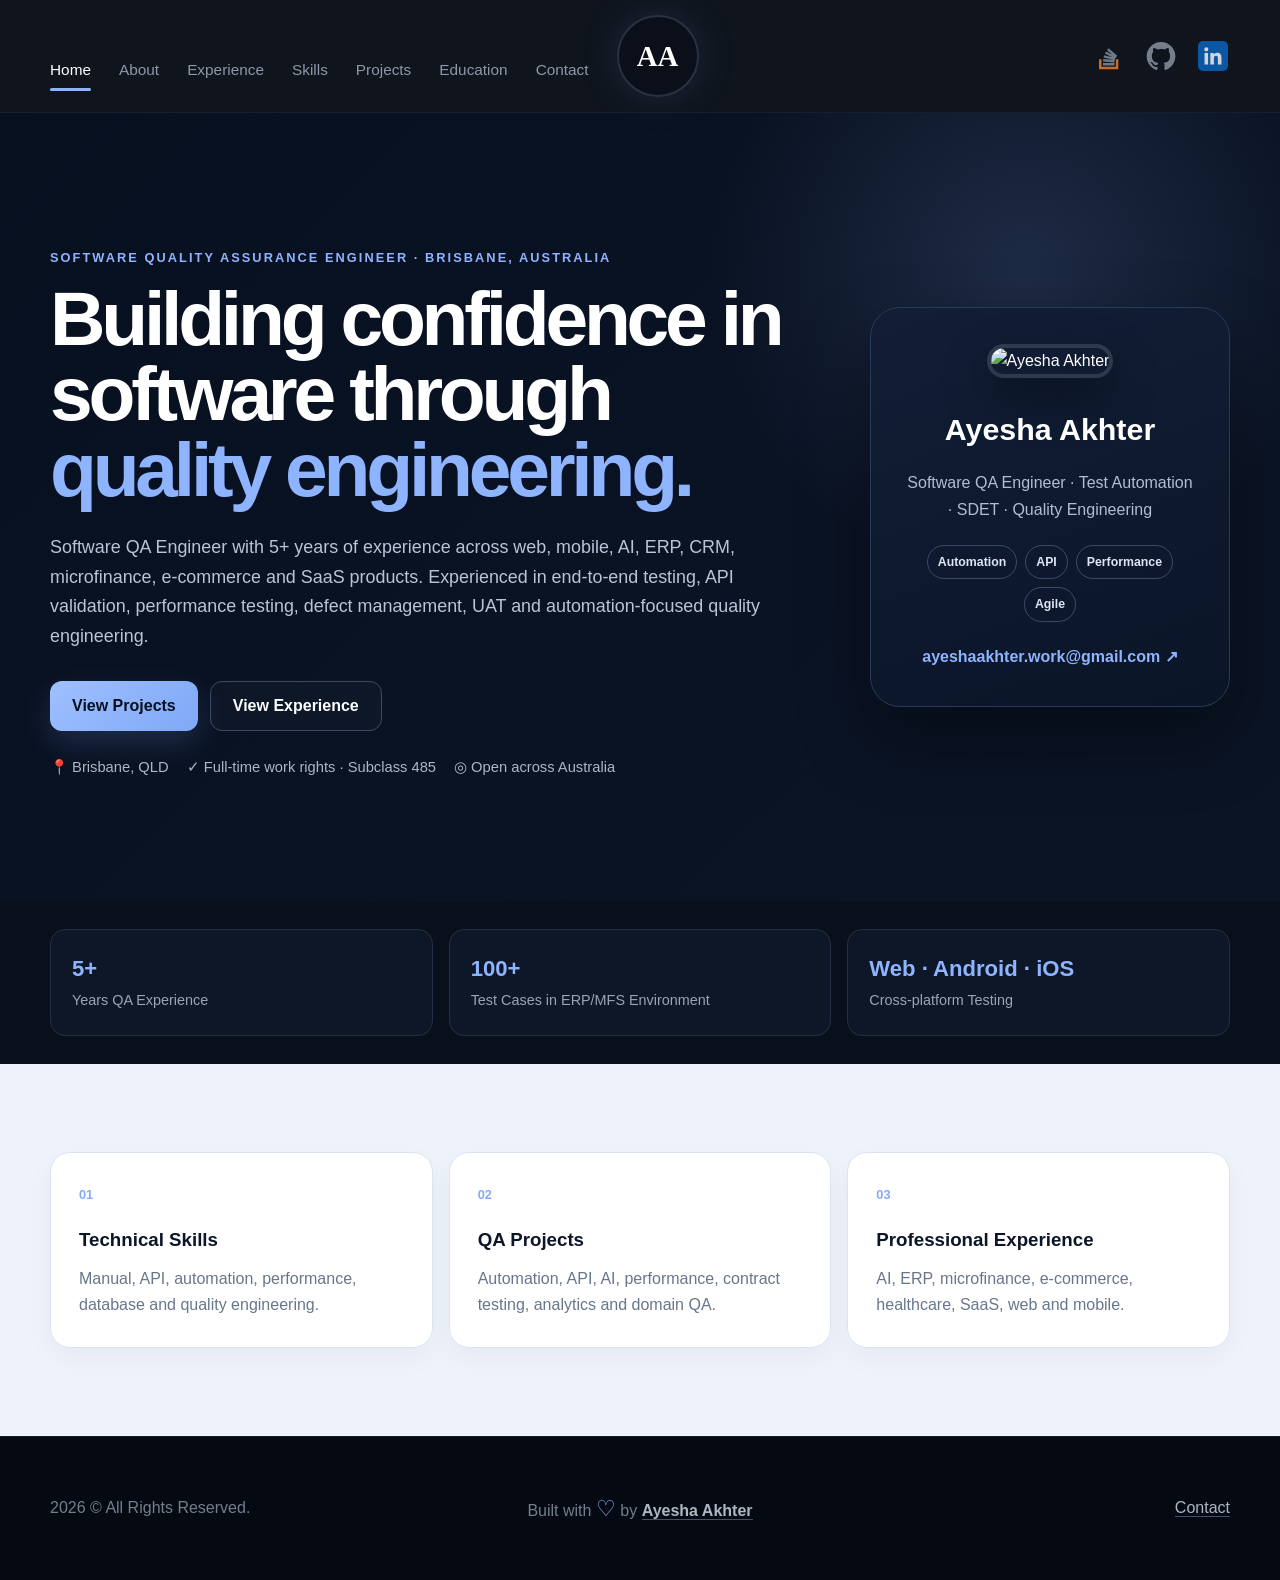
==== index.html @ 02e613cc "Add professional QA portfolio website" ====
<!DOCTYPE html>
<html lang="en">
<head>
<meta charset="UTF-8">
<meta name="viewport" content="width=device-width,initial-scale=1.0">
<meta name="description" content="Ayesha Akhter - Software QA Engineer, Automation Test Engineer and SDET portfolio.">
<meta name="author" content="Ayesha Akhter">
<title>Home | Ayesha Akhter</title>
<link rel="stylesheet" href="styles.css">
</head>
<body>
<header class="site-header">
  <div class="nav-wrap container">
    <nav class="main-nav" aria-label="Primary navigation">
      <a href="index.html" class="active">Home</a>
      <a href="about.html">About</a>
      <a href="experience.html">Experience</a>
      <a href="skills.html">Skills</a>
      <a href="projects.html">Projects</a>
      <a href="education.html">Education</a>
      <a href="contact.html">Contact</a>
    </nav>

    <a class="logo" href="index.html" aria-label="Ayesha Akhter home">AA</a>

    <div class="social-nav">
      <a href="https://stackoverflow.com/" target="_blank" rel="noreferrer" aria-label="Stack Overflow" class="social-icon">
        <svg viewBox="0 0 24 24" aria-hidden="true"><path class="so-orange" d="M17.47 20.54v-6.02h2v8.02H4v-8.02h2v6.02h11.47z"/><path class="so-gray" d="M7.1 17.6h9.35v1.9H7.1v-1.9zm.24-3.18 9.18.78-.16 1.9-9.18-.78.16-1.9zm.8-3.12 8.87 2.32-.49 1.84-8.87-2.32.49-1.84zm1.45-2.91 8.16 4.18-.87 1.7-8.16-4.18.87-1.7zm2.08-2.53 6.93 6.02-1.25 1.44-6.93-6.02 1.25-1.44z"/></svg>
      </a>
      <a href="https://github.com/ayeshatamanna" target="_blank" rel="noreferrer" aria-label="GitHub" class="social-icon">
        <svg viewBox="0 0 24 24" aria-hidden="true"><path d="M12 .8a11.5 11.5 0 0 0-3.64 22.41c.58.11.79-.25.79-.56v-2.02c-3.22.7-3.9-1.37-3.9-1.37-.53-1.34-1.29-1.7-1.29-1.7-1.05-.72.08-.71.08-.71 1.16.08 1.78 1.2 1.78 1.2 1.04 1.77 2.72 1.26 3.38.96.1-.75.4-1.26.74-1.55-2.57-.29-5.27-1.28-5.27-5.69 0-1.26.45-2.28 1.19-3.09-.12-.29-.52-1.47.11-3.05 0 0 .97-.31 3.16 1.18A10.96 10.96 0 0 1 12 6.42c.98 0 1.96.13 2.87.39 2.19-1.49 3.16-1.18 3.16-1.18.63 1.58.23 2.76.11 3.05.74.81 1.19 1.83 1.19 3.09 0 4.42-2.71 5.39-5.29 5.68.42.36.79 1.07.79 2.16v3.04c0 .31.21.67.8.56A11.5 11.5 0 0 0 12 .8z"/></svg>
      </a>
      <a href="https://www.linkedin.com/in/ayeshatamanna/" target="_blank" rel="noreferrer" aria-label="LinkedIn" class="social-icon linkedin-icon">
        <svg viewBox="0 0 24 24" aria-hidden="true"><path d="M20.45 20.45h-3.56v-5.57c0-1.33-.03-3.04-1.85-3.04-1.85 0-2.14 1.45-2.14 2.94v5.67H9.34V8.98h3.42v1.57h.05c.47-.9 1.64-1.85 3.37-1.85 3.61 0 4.27 2.37 4.27 5.46v6.29zM5.32 7.41a2.06 2.06 0 1 1 0-4.12 2.06 2.06 0 0 1 0 4.12zM7.1 20.45H3.54V8.98H7.1v11.47z"/></svg>
      </a>
    </div>

    <button class="menu-btn" aria-label="Open menu" aria-expanded="false">☰</button>
  </div>
</header>
<main>

<section class="hero">
  <div class="container hero-grid">
    <div class="hero-copy">
      <p class="eyebrow">Software Quality Assurance Engineer · Brisbane, Australia</p>
      <h1>Building confidence in software through <span>quality engineering.</span></h1>
      <p class="lead">
        Software QA Engineer with 5+ years of experience across web, mobile, AI, ERP, CRM,
        microfinance, e-commerce and SaaS products. Experienced in end-to-end testing,
        API validation, performance testing, defect management, UAT and automation-focused quality engineering.
      </p>

      <div class="cta-row">
        <a class="btn primary" href="projects.html">View Projects</a>
        <a class="btn secondary" href="experience.html">View Experience</a>
      </div>

      <div class="meta-row">
        <span>📍 Brisbane, QLD</span>
        <span>✓ Full-time work rights · Subclass 485</span>
        <span>◎ Open across Australia</span>
      </div>
    </div>

    <aside class="profile-panel">
      <img class="profile-photo" src="https://github.com/ayeshatamanna.png" alt="Ayesha Akhter">
      <h2>Ayesha Akhter</h2>
      <p>Software QA Engineer · Test Automation · SDET · Quality Engineering</p>
      <div class="pill-row">
        <span>Automation</span><span>API</span><span>Performance</span><span>Agile</span>
      </div>
      <a class="profile-link" href="mailto:ayeshaakhter.work@gmail.com">ayeshaakhter.work@gmail.com ↗</a>
    </aside>
  </div>
</section>

<section class="stats-section">
  <div class="container stats">
    <div><strong>5+</strong><span>Years QA Experience</span></div>
    <div><strong>100+</strong><span>Test Cases in ERP/MFS Environment</span></div>
    <div><strong>Web · Android · iOS</strong><span>Cross-platform Testing</span></div>
  </div>
</section>

<section class="section light">
  <div class="container quick-grid">
    <a class="quick-card" href="skills.html"><span>01</span><h3>Technical Skills</h3><p>Manual, API, automation, performance, database and quality engineering.</p></a>
    <a class="quick-card" href="projects.html"><span>02</span><h3>QA Projects</h3><p>Automation, API, AI, performance, contract testing, analytics and domain QA.</p></a>
    <a class="quick-card" href="experience.html"><span>03</span><h3>Professional Experience</h3><p>AI, ERP, microfinance, e-commerce, healthcare, SaaS, web and mobile.</p></a>
  </div>
</section>

</main>
<footer class="site-footer">
  <div class="container footer-grid">
    <div><span id="year"></span> © All Rights Reserved.</div>
    <div>Built with <span class="heart">♡</span> by <strong>Ayesha Akhter</strong></div>
    <div><a href="contact.html">Contact</a></div>
  </div>
</footer>
<script src="script.js"></script>
</body>
</html>
---- styles.css ----
:root{
  --bg:#060b14;
  --bg2:#0b1424;
  --panel:#0f1b30;
  --panel2:#13233d;
  --text:#f6f8fc;
  --muted:#aab7ca;
  --accent:#8fb4ff;
  --accent2:#c5d8ff;
  --soft:#eef3fb;
  --line:#24344f;
  --ink:#0c1628;
  --white:#fff;
  --max:1180px;
  --radius:24px;
  --shadow:0 22px 60px rgba(6,11,20,.14);
}
*{box-sizing:border-box}
html{scroll-behavior:smooth}
body{
  margin:0;
  background:#f6f8fc;
  color:var(--ink);
  font-family:Inter,ui-sans-serif,-apple-system,BlinkMacSystemFont,"Segoe UI",sans-serif;
  line-height:1.65;
}
a{text-decoration:none;color:inherit}
.container{width:min(var(--max),calc(100% - 40px));margin:auto}
.site-header{
  position:sticky;top:0;z-index:100;
  background:rgba(6,11,20,.96);
  border-bottom:1px solid #171f2e;
  backdrop-filter:blur(14px)
}
.nav-wrap{
  height:112px;
  display:grid;
  grid-template-columns:1fr auto 1fr;
  align-items:center;
  gap:28px
}
.main-nav{display:flex;gap:28px;align-items:center}
.main-nav a{
  color:#8f98a8;
  font-size:.96rem;
  padding:40px 0 12px;
  position:relative;
  transition:.2s
}
.main-nav a:hover,.main-nav a.active{color:white}
.main-nav a.active:after{
  content:"";
  position:absolute;left:0;right:0;bottom:4px;height:3px;
  background:var(--accent);
  border-radius:999px
}
.logo{
  width:82px;height:82px;border-radius:50%;
  display:grid;place-items:center;
  background:#0a0f19;color:#fff;
  border:2px solid #283144;
  font:800 1.8rem Georgia,serif;
  box-shadow:0 0 44px rgba(143,180,255,.12)
}
.social-nav{display:flex;justify-content:flex-end;gap:16px}
.social-nav a{
  width:38px;height:38px;border-radius:9px;
  display:grid;place-items:center;color:#aab2c0;
  border:1px solid transparent;font-weight:800
}
.social-nav a:hover{color:#fff;border-color:#33415b}
.menu-btn{display:none}

.hero,.page-hero{
  background:
    radial-gradient(circle at 80% 20%,rgba(143,180,255,.15),transparent 26%),
    linear-gradient(135deg,#07101f 0%,#0a1324 58%,#0b1424 100%);
  color:white
}
.hero{
  min-height:calc(100vh - 112px);
  display:flex;align-items:center;padding:84px 0
}
.hero-grid{
  display:grid;
  grid-template-columns:1.35fr .65fr;
  gap:72px;
  align-items:center
}
.eyebrow,.section-kicker{
  color:var(--accent);
  text-transform:uppercase;
  letter-spacing:.16em;
  font-size:.8rem;
  font-weight:800
}
h1{
  font-size:clamp(3rem,6vw,5.8rem);
  line-height:.98;
  letter-spacing:-.055em;
  margin:12px 0 26px
}
.hero h1 span{color:var(--accent)}
.lead{
  max-width:840px;
  color:#b8c4d7;
  font-size:1.12rem
}
.cta-row{display:flex;gap:12px;flex-wrap:wrap;margin:30px 0 24px}
.btn{
  min-height:50px;padding:0 22px;border-radius:12px;
  display:inline-flex;align-items:center;font-weight:800
}
.btn.primary{
  background:linear-gradient(135deg,#9fc0ff,#7fa8f7);
  color:#07101f;
  box-shadow:0 12px 30px rgba(127,168,247,.18)
}
.btn.secondary{
  border:1px solid #3b4a66;
  color:white;
  background:rgba(255,255,255,.02)
}
.btn:hover{transform:translateY(-2px)}
.meta-row{display:flex;gap:18px;flex-wrap:wrap;color:#aab7c9;font-size:.92rem}

.profile-panel{
  background:linear-gradient(160deg,#111e35,#0b1528);
  border:1px solid #283a59;
  border-radius:30px;
  padding:36px;
  text-align:center;
  box-shadow:0 30px 70px rgba(0,0,0,.36)
}
.profile-photo{
  width:250px;height:250px;
  object-fit:cover;
  border-radius:44px;
  margin:0 auto 26px;
  border:4px solid rgba(255,255,255,.13);
  box-shadow:0 18px 46px rgba(0,0,0,.35)
}
.profile-panel h2{margin:0 0 7px;font-size:1.9rem}
.profile-panel p{color:#b1bed1}
.pill-row{display:flex;flex-wrap:wrap;gap:8px;justify-content:center;margin:22px 0}
.pill-row span,.tech-row span{
  border:1px solid #3a4b69;
  border-radius:999px;
  padding:6px 10px;
  font-size:.77rem;
  font-weight:700;
  color:#dce6f6
}
.profile-link{color:var(--accent);font-weight:700}

.stats-section{background:#0a101b;color:white;padding:28px 0}
.stats{display:grid;grid-template-columns:repeat(3,1fr);gap:16px}
.stats div{
  background:#0e1727;
  border:1px solid #223047;
  border-radius:15px;
  padding:21px
}
.stats strong{display:block;color:var(--accent);font-size:1.38rem}
.stats span{color:#97a5b9;font-size:.9rem}

.section{padding:88px 0}
.light{background:var(--soft)}
.page-hero{padding:94px 0 74px}
.page-hero h1{font-size:clamp(2.8rem,5vw,5rem);max-width:900px}
.narrow{max-width:980px}
.section h2{
  font-size:clamp(2rem,4vw,3.35rem);
  line-height:1.06;
  letter-spacing:-.04em;
  margin:8px 0 28px
}
.two-col{display:grid;grid-template-columns:.8fr 1.2fr;gap:72px}
.rich-copy p{font-size:1.05rem;color:#47556a}
.quick-grid,.value-grid{
  display:grid;grid-template-columns:repeat(3,1fr);gap:16px
}
.quick-card,.value-card{
  background:white;
  border:1px solid #dce4ef;
  border-radius:20px;
  padding:28px;
  box-shadow:0 10px 28px rgba(10,20,36,.04)
}
.quick-card span,.value-card span{color:#86aaf6;font-weight:800;font-size:.8rem}
.quick-card h3,.value-card h3{margin:18px 0 10px}
.quick-card p,.value-card p{color:#68768b;margin:0}

.timeline{display:grid;gap:18px}
.timeline-card{
  background:white;
  border:1px solid #dfe6f0;
  border-radius:22px;
  padding:30px;
  box-shadow:0 8px 26px rgba(10,20,36,.04)
}
.timeline-top{display:flex;justify-content:space-between;gap:30px}
.timeline-top h2{font-size:1.35rem;margin:0}
.timeline-top h2 span{color:#7c8798;font-weight:600}
.timeline-top p,.timeline-top time{color:#6a778a}
.timeline-card li+li{margin-top:7px}

.skills-page{background:#081322}
.skills-page .skills-grid{
  display:grid;grid-template-columns:repeat(2,1fr);gap:20px
}
.skill-card{
  background:#12213a;
  border:1px solid #2c3d59;
  border-radius:22px;
  padding:32px
}
.skill-card h2{color:white;font-size:1.45rem;margin:0 0 14px}
.skill-card p{color:#bdc8d9;font-size:1.02rem;margin:0}
.note{color:#8292a9;font-size:.88rem;margin-top:20px}

.projects-dark{background:#08111f;color:white}
.projects-dark h2{color:white}
.section-intro{max-width:820px;color:#aeb9cb;margin-bottom:36px}
.project-grid{display:grid;grid-template-columns:repeat(2,1fr);gap:18px}
.project-card{
  background:linear-gradient(160deg,#0f1d35,#0a1426);
  color:white;
  border:1px solid #2a3c5a;
  border-radius:24px;
  padding:30px;
  min-height:330px;
  display:flex;
  flex-direction:column;
  box-shadow:0 16px 42px rgba(6,11,20,.22);
  transition:.2s
}
.project-card:hover{transform:translateY(-4px);border-color:#5e7dae}
.project-head{display:flex;justify-content:space-between;align-items:center}
.project-head a{color:var(--accent);font-size:1.5rem}
.badge{
  display:inline-flex;
  background:rgba(143,180,255,.13);
  color:#9fc0ff;
  border-radius:999px;
  padding:6px 10px;
  font-size:.72rem;
  font-weight:800;
  text-transform:uppercase;
  letter-spacing:.07em
}
.project-card h2{font-size:1.42rem;margin:30px 0 10px}
.project-card p{color:#aeb9cb;flex:1}
.tech-row{display:flex;flex-wrap:wrap;gap:8px;margin-top:22px}

.official-grid{display:grid;grid-template-columns:repeat(2,1fr);gap:16px}
.official-card{
  background:white;
  border:1px solid #dbe4ef;
  border-radius:20px;
  padding:26px;
  box-shadow:0 10px 28px rgba(10,20,36,.04)
}
.official-type{color:#769de9;font-size:.75rem;font-weight:800;text-transform:uppercase;letter-spacing:.08em}
.official-card h3{margin:10px 0 8px;font-size:1.22rem}
.official-card p{margin:0;color:#657387}

.edu-grid,.contact-grid{display:grid;grid-template-columns:repeat(2,1fr);gap:18px}
.edu-card,.contact-card{
  background:white;
  border:1px solid #dbe4ef;
  border-radius:20px;
  padding:28px;
  box-shadow:0 10px 28px rgba(10,20,36,.04)
}
.edu-card h2{font-size:1.35rem;margin:14px 0 10px}
.edu-card p{color:#657387}
.contact-card span{
  display:block;
  color:#7e8a9b;
  text-transform:uppercase;
  letter-spacing:.1em;
  font-size:.78rem
}
.contact-card strong{display:block;margin-top:8px;overflow-wrap:anywhere}

.site-footer{
  background:#050912;
  color:#747e8e;
  border-top:1px solid #131b29;
  padding:54px 0
}
.footer-grid{
  display:grid;
  grid-template-columns:1fr 1fr 1fr;
  align-items:center
}
.footer-grid div:nth-child(2){text-align:center}
.footer-grid div:nth-child(3){text-align:right}
.footer-grid a,.footer-grid strong{
  color:#aeb7c5;
  border-bottom:1px solid #3f5274
}
.heart{color:var(--accent);font-size:1.35rem}

@media(max-width:980px){
  .nav-wrap{grid-template-columns:auto 1fr auto}
  .main-nav{
    display:none;
    position:absolute;
    top:112px;left:20px;right:20px;
    flex-direction:column;
    align-items:stretch;
    gap:0;
    background:#09111f;
    border:1px solid #26354d;
    border-radius:14px;
    padding:14px
  }
  .main-nav.open{display:flex}
  .main-nav a{padding:13px}
  .main-nav a.active:after{display:none}
  .menu-btn{display:block;background:none;border:0;color:white;font-size:1.45rem}
  .social-nav{display:none}
  .hero-grid,.two-col{grid-template-columns:1fr}
  .profile-panel{max-width:560px}
  .stats,.quick-grid,.value-grid,.skills-page .skills-grid,.project-grid,.official-grid,.edu-grid,.contact-grid{grid-template-columns:1fr}
  .timeline-top{flex-direction:column;gap:5px}
}

@media(max-width:650px){
  .container{width:min(var(--max),calc(100% - 28px))}
  .nav-wrap{height:92px}
  .logo{width:64px;height:64px}
  .main-nav{top:92px}
  .hero{padding:58px 0}
  .profile-photo{width:195px;height:195px}
  .footer-grid{grid-template-columns:1fr;gap:16px}
  .footer-grid div:nth-child(2),.footer-grid div:nth-child(3){text-align:left}
}

/* Premium social icons */
.social-nav{display:flex;justify-content:flex-end;align-items:center;gap:18px}
.social-nav .social-icon{
  width:34px;height:34px;padding:0;border:0;background:transparent;
  display:grid;place-items:center;opacity:.82;transition:transform .2s ease,opacity .2s ease
}
.social-nav .social-icon:hover{transform:translateY(-2px);opacity:1;border:0}
.social-nav .social-icon svg{width:30px;height:30px;display:block;fill:#8d96a6}
.social-nav .social-icon .so-orange{fill:#f48024}
.social-nav .social-icon .so-gray{fill:#82909f}
.social-nav .linkedin-icon svg{background:#0a66c2;fill:#fff;border-radius:5px;padding:3px}

/* Skills page now follows the same light/dark visual rhythm as other pages */
.skills-page{
  background:#f6f8fc;
  color:#0c1628;
}
.skills-page .skills-grid{
  display:grid;
  grid-template-columns:repeat(2,1fr);
  gap:20px;
}
.skills-page .skill-card{
  background:#fff;
  border:1px solid #dbe4ef;
  border-radius:22px;
  padding:32px;
  box-shadow:0 10px 28px rgba(10,20,36,.05);
  transition:transform .2s ease,border-color .2s ease,box-shadow .2s ease;
}
.skills-page .skill-card:hover{
  transform:translateY(-3px);
  border-color:#b9ccec;
  box-shadow:0 16px 38px rgba(10,20,36,.08);
}
.skills-page .skill-card h2{
  color:#0c1628;
  font-size:1.45rem;
  margin:0 0 14px;
}
.skills-page .skill-card p{
  color:#607087;
  font-size:1.02rem;
  margin:0;
}
.skills-page .note{
  color:#758398;
  background:#eef3fb;
  border:1px solid #dbe4ef;
  border-radius:14px;
  padding:14px 18px;
  margin-top:20px;
}


/* Projects page: premium light GitHub portfolio section */
.projects-dark{
  background:#f6f8fc;
  color:#0c1628;
}
.projects-dark h2{
  color:#0c1628;
}
.projects-dark .section-intro{
  color:#657387;
}
.projects-dark .project-card{
  background:#ffffff;
  color:#0c1628;
  border:1px solid #dbe4ef;
  box-shadow:0 10px 28px rgba(10,20,36,.05);
}
.projects-dark .project-card:hover{
  transform:translateY(-4px);
  border-color:#b9ccec;
  box-shadow:0 18px 40px rgba(10,20,36,.09);
}
.projects-dark .project-card h2{
  color:#0c1628;
}
.projects-dark .project-card p{
  color:#607087;
}
.projects-dark .project-head a{
  color:#739ce9;
}
.projects-dark .badge{
  background:#edf4ff;
  color:#6f98e7;
}
.projects-dark .tech-row span{
  border:1px solid #d4dfed;
  background:#f8fafd;
  color:#26364d;
}
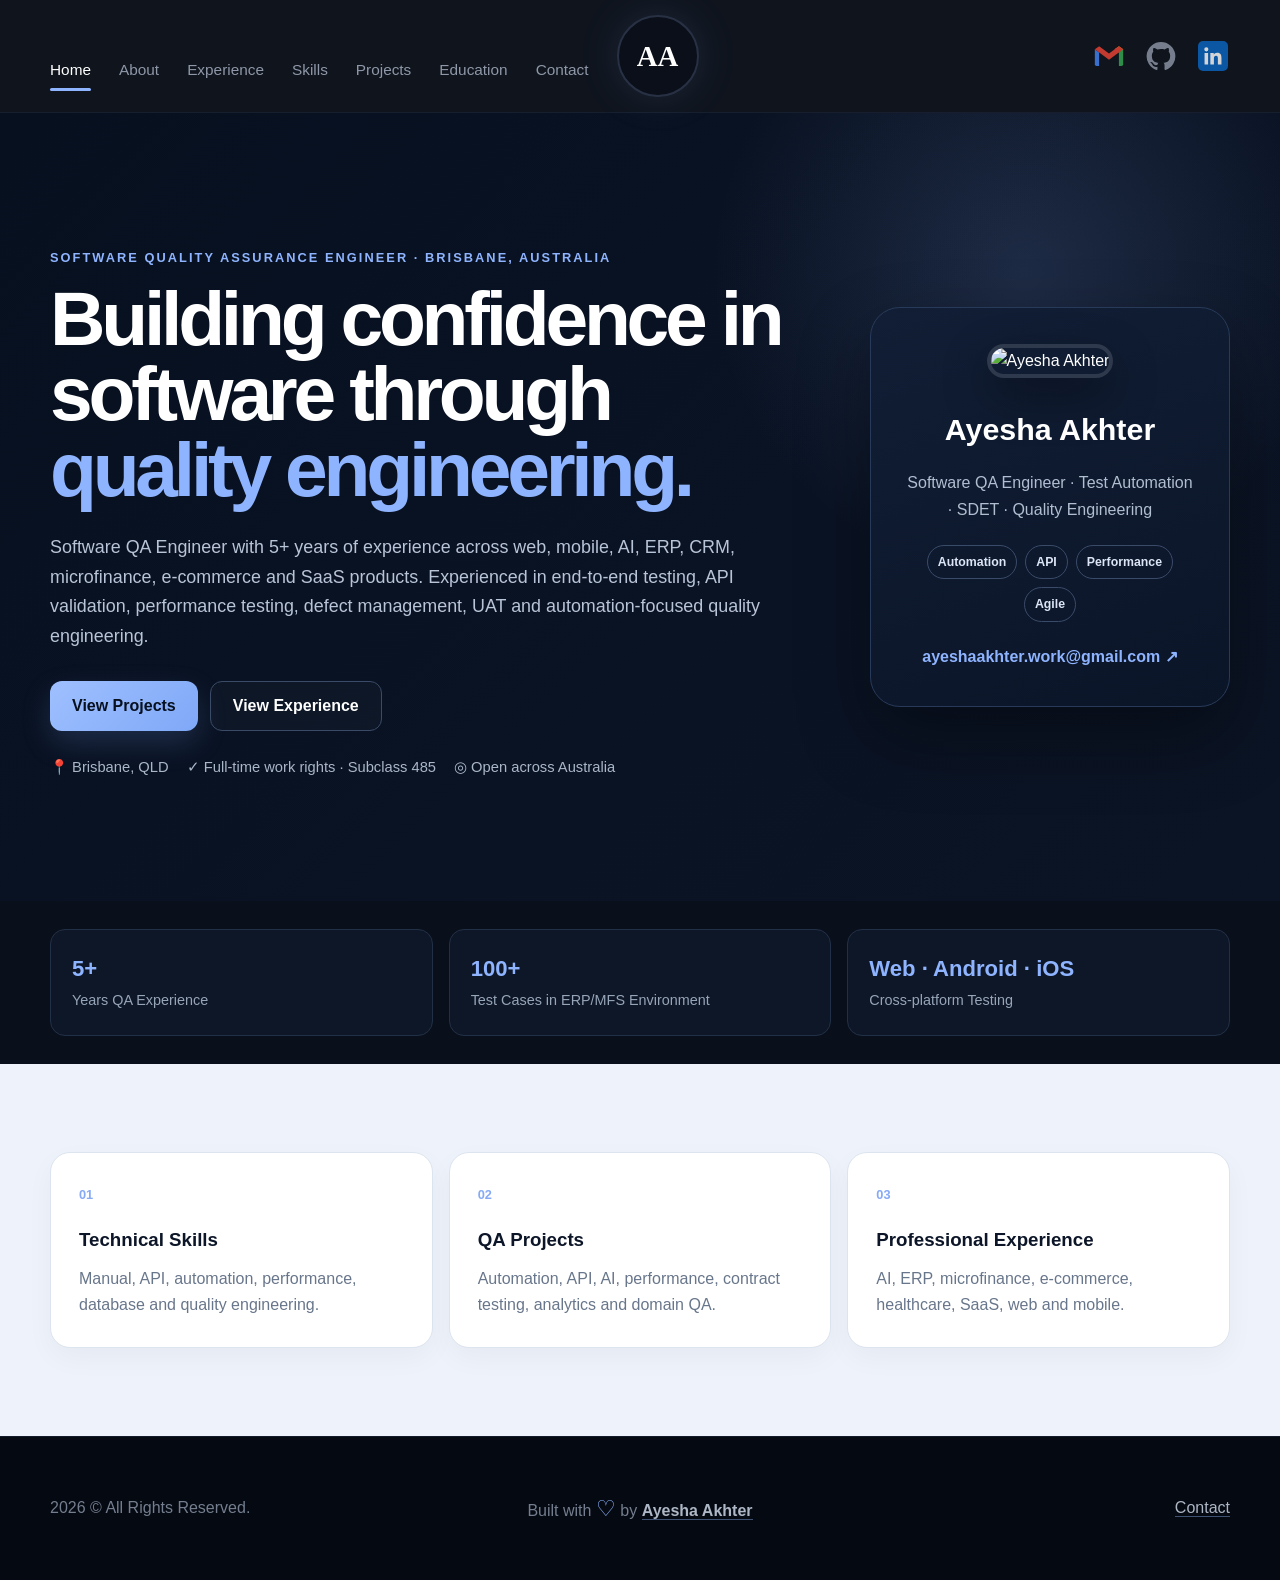
==== commit adfbe2b7: "Add files via upload" ====
--- a/index.html
+++ b/index.html
@@ -24,8 +24,13 @@
     <a class="logo" href="index.html" aria-label="Ayesha Akhter home">AA</a>
 
     <div class="social-nav">
-      <a href="https://stackoverflow.com/" target="_blank" rel="noreferrer" aria-label="Stack Overflow" class="social-icon">
-        <svg viewBox="0 0 24 24" aria-hidden="true"><path class="so-orange" d="M17.47 20.54v-6.02h2v8.02H4v-8.02h2v6.02h11.47z"/><path class="so-gray" d="M7.1 17.6h9.35v1.9H7.1v-1.9zm.24-3.18 9.18.78-.16 1.9-9.18-.78.16-1.9zm.8-3.12 8.87 2.32-.49 1.84-8.87-2.32.49-1.84zm1.45-2.91 8.16 4.18-.87 1.7-8.16-4.18.87-1.7zm2.08-2.53 6.93 6.02-1.25 1.44-6.93-6.02 1.25-1.44z"/></svg>
+      <a href="mailto:ayeshaakhter.work@gmail.com" aria-label="Gmail" class="social-icon gmail-icon">
+        <svg viewBox="0 0 24 18" aria-hidden="true">
+          <path fill="#4285F4" d="M2 4.2 5 6.45V16H3.2A1.2 1.2 0 0 1 2 14.8V4.2z"/>
+          <path fill="#34A853" d="M19 6.45 22 4.2v10.6A1.2 1.2 0 0 1 20.8 16H19V6.45z"/>
+          <path fill="#FBBC04" d="M19 2.15 22 4.2 19 6.45l-3.05-2.25L19 2.15z"/>
+          <path fill="#EA4335" d="M2 4.2 5.05 2.05 12 7.25l6.95-5.2L22 4.2 12 11.7 2 4.2z"/>
+        </svg>
       </a>
       <a href="https://github.com/ayeshatamanna" target="_blank" rel="noreferrer" aria-label="GitHub" class="social-icon">
         <svg viewBox="0 0 24 24" aria-hidden="true"><path d="M12 .8a11.5 11.5 0 0 0-3.64 22.41c.58.11.79-.25.79-.56v-2.02c-3.22.7-3.9-1.37-3.9-1.37-.53-1.34-1.29-1.7-1.29-1.7-1.05-.72.08-.71.08-.71 1.16.08 1.78 1.2 1.78 1.2 1.04 1.77 2.72 1.26 3.38.96.1-.75.4-1.26.74-1.55-2.57-.29-5.27-1.28-5.27-5.69 0-1.26.45-2.28 1.19-3.09-.12-.29-.52-1.47.11-3.05 0 0 .97-.31 3.16 1.18A10.96 10.96 0 0 1 12 6.42c.98 0 1.96.13 2.87.39 2.19-1.49 3.16-1.18 3.16-1.18.63 1.58.23 2.76.11 3.05.74.81 1.19 1.83 1.19 3.09 0 4.42-2.71 5.39-5.29 5.68.42.36.79 1.07.79 2.16v3.04c0 .31.21.67.8.56A11.5 11.5 0 0 0 12 .8z"/></svg>
--- a/styles.css
+++ b/styles.css
@@ -435,3 +435,18 @@
   background:#f8fafd;
   color:#26364d;
 }
+
+/* v6 social icon update: Gmail + GitHub + LinkedIn */
+.social-nav .gmail-icon svg{
+  width:30px;
+  height:30px;
+  display:block;
+}
+
+/* v7 Gmail icon refinement */
+.social-nav .gmail-icon svg{
+  width:34px;
+  height:28px;
+  display:block;
+  overflow:visible;
+}
